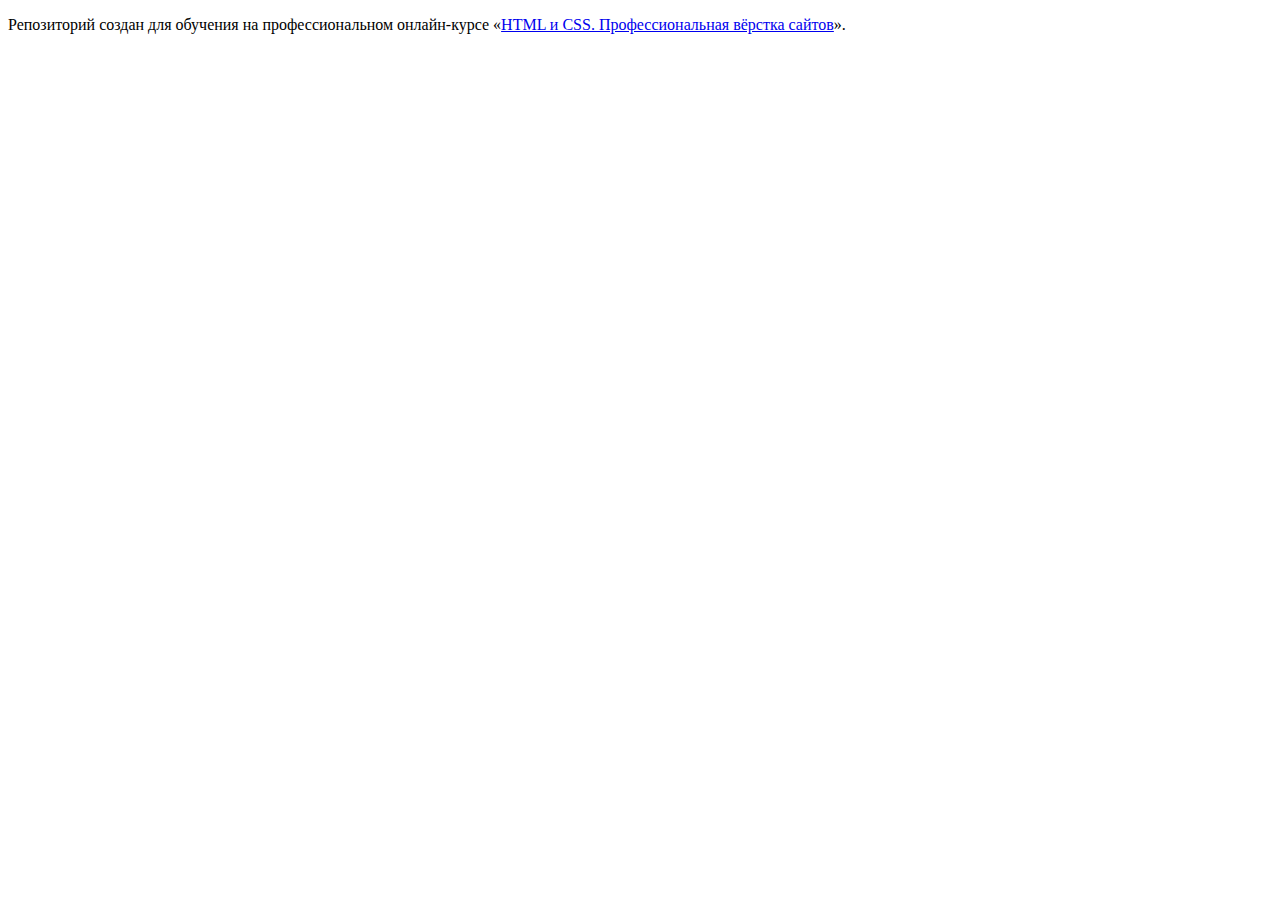
==== index.html @ dc2110df ":hatching_chick:" ====
<!DOCTYPE html>
<html lang="ru">
  <head>
    <meta charset="utf-8">
    <title>HTML Academy: Седона</title>
  </head>
  <body>

    <p>Репозиторий создан для обучения на профессиональном онлайн‑курсе «<a href="https://htmlacademy.ru/intensive/htmlcss">HTML и CSS. Профессиональная вёрстка сайтов</a>».</p>

  </body>
</html>
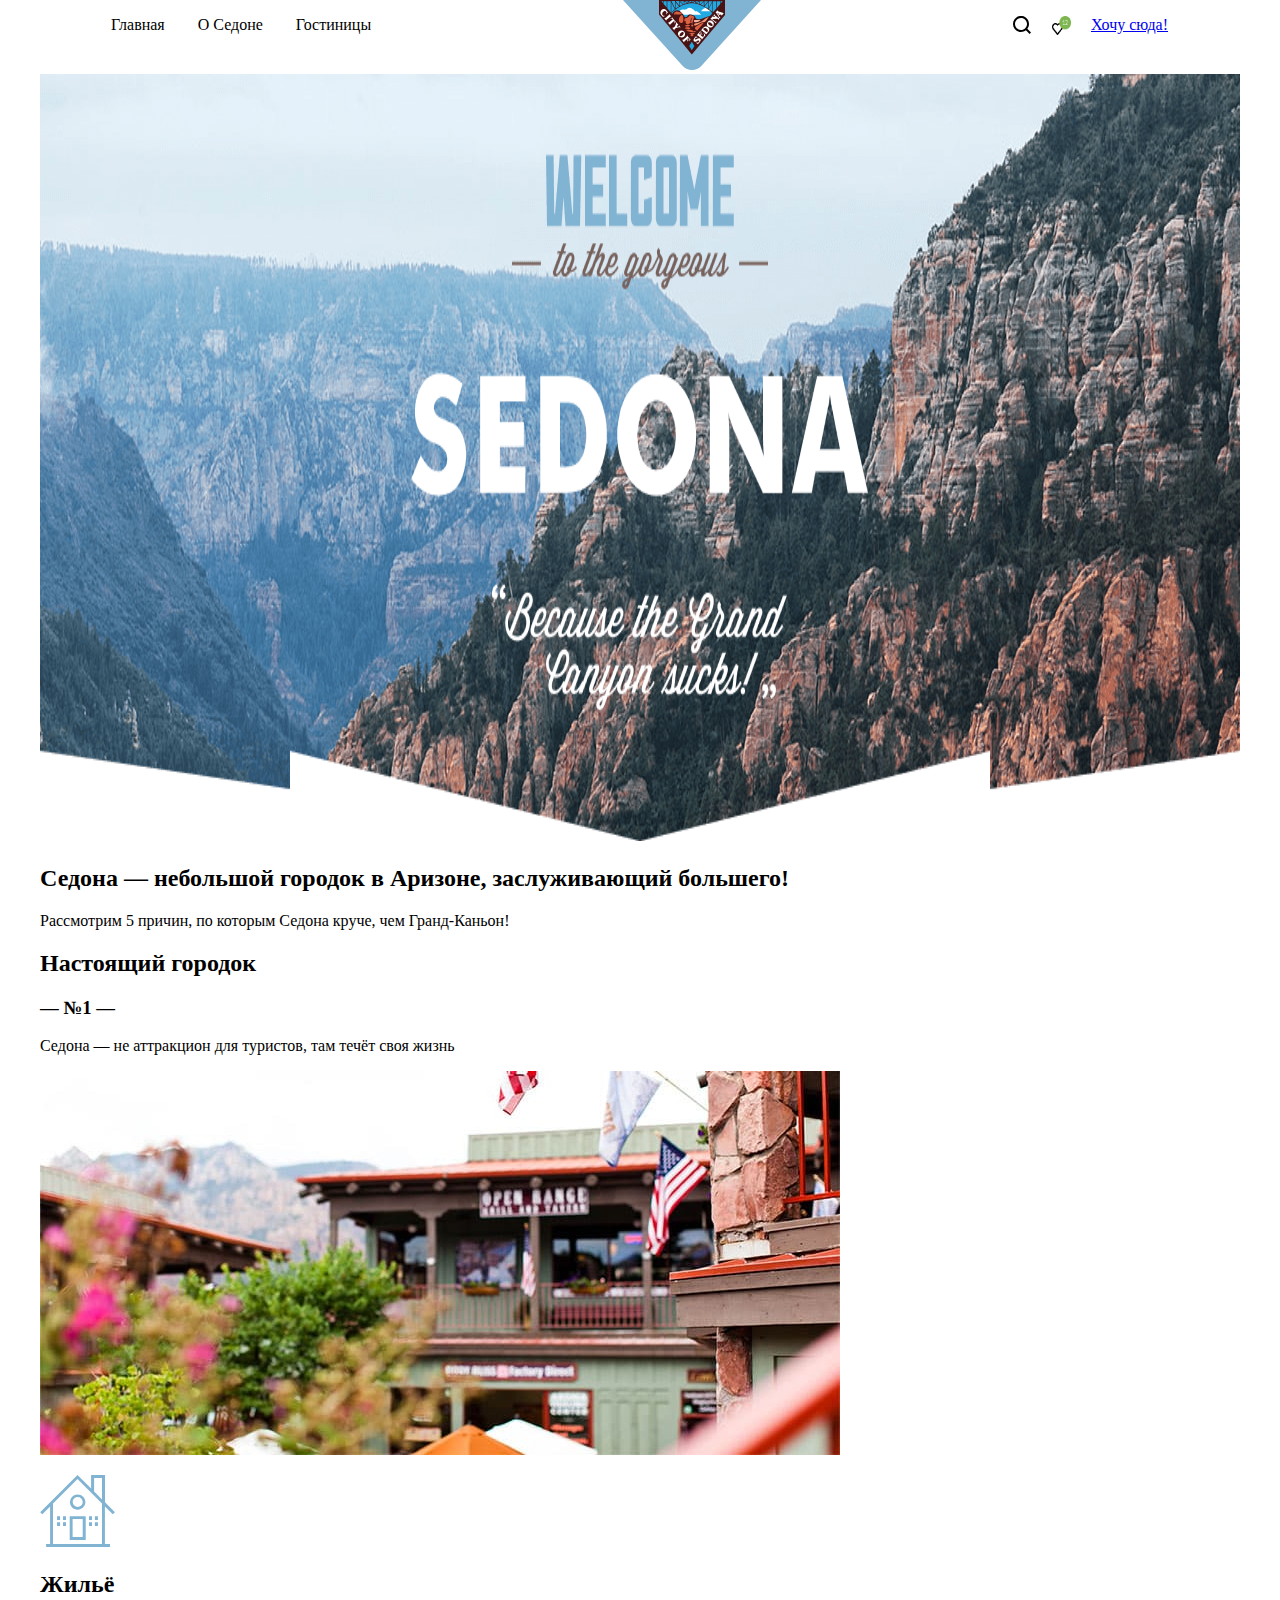
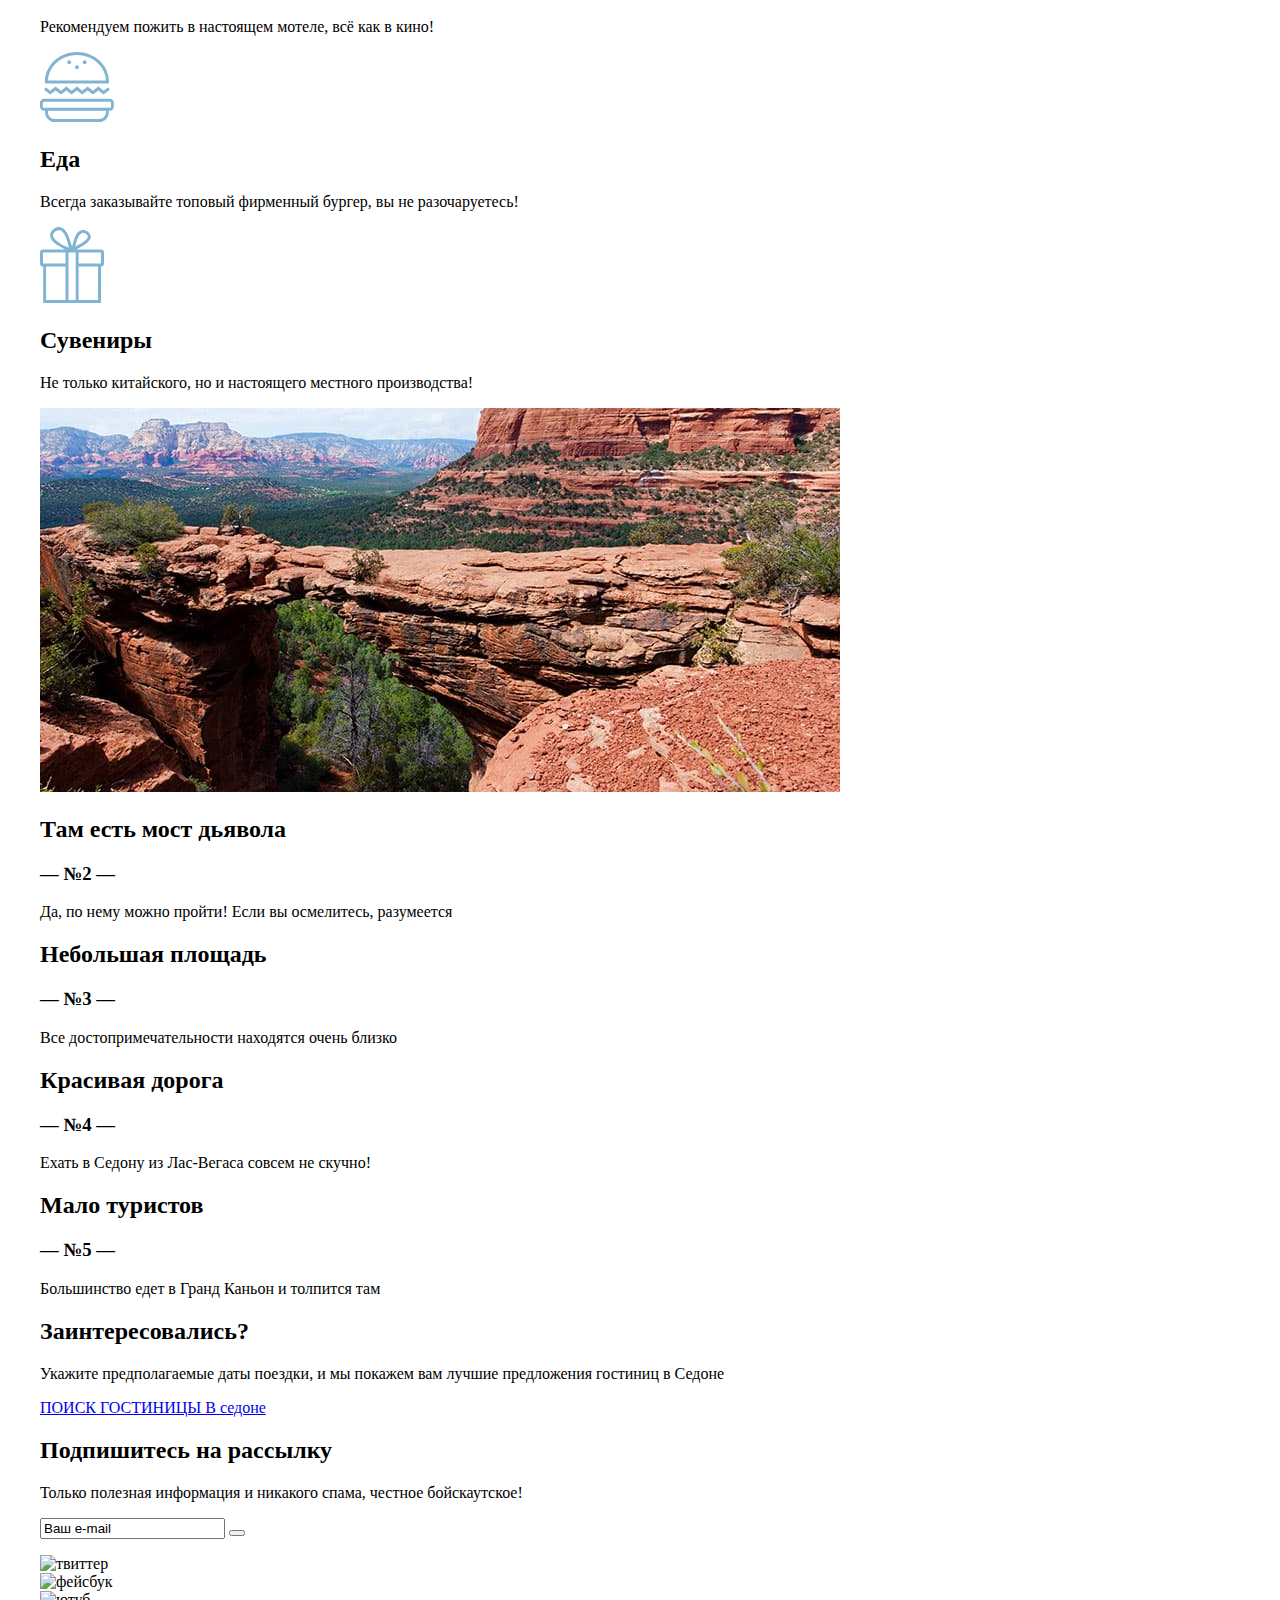
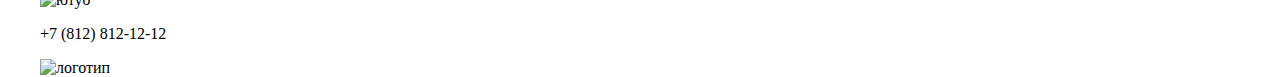
==== commit e23cf22b: "html and image" ====
--- a/index.html
+++ b/index.html
@@ -3,10 +3,226 @@
   <head>
     <meta charset="utf-8">
     <title>HTML Academy: Седона</title>
+    <link rel="stylesheet" type="text/css" href="style/style.css"/>
   </head>
   <body>
-
-    <p>Репозиторий создан для обучения на профессиональном онлайн‑курсе «<a href="https://htmlacademy.ru/intensive/htmlcss">HTML и CSS. Профессиональная вёрстка сайтов</a>».</p>
-
+  <div class="main-container">
+    <header class="main-header">
+      <div class="header-container">
+        <ul class="header-list1">
+          <li class="header-item header--item--1--1">
+            Главная
+          </li>
+          <li class="header-item header-item--1--2">
+            О Седоне
+          </li>
+          </li>
+          <li class="header-item header-item--1--3">
+            Гостиницы
+          </li>
+        </ul>
+        <div class="logo-header">
+          <img src="image/logo/sedona.svg" alt="логотип седона" width="138" height="70">
+        </div>
+        <ul class="header-list-2">
+          <li class="header--item--2 header-item--2--1">
+            <img src="image/logo/search.svg" alt="поиск" width="18" height="18">
+          </li>
+          <li class="header--item--2 header-item--2--2">
+            <img src="image/logo/favorite.png" alt="Избранное" width="19" height="19">
+          </li>
+          <li class="header--item--2 header-item--2--3">
+            <a href="#" class="main-to-buy">
+              Хочу сюда!
+            </a>
+          </li>
+        </ul>
+      </div>
+    </header>
+    <main class="main--body--site">
+      <div class="main-container">
+        <div class="image-container">
+          <img class="main-picture" src="image/index/foto2.png" alt="седона.
+        приезжайте к нам" width="1200" height="767">
+        </div>
+
+        <div class="text-container">
+          <h2 class="header-text">
+            Седона — небольшой городок в Аризоне,
+            заслуживающий большего!
+          </h2>
+          <p class="text1">
+            Рассмотрим 5 причин, по которым Седона круче, чем Гранд-Каньон!
+          </p>
+        </div>
+
+        <section class="text-and-picture--1">
+        <div class="container--text-and-picture">
+          <h2 class="text-header-1">
+            Настоящий городок
+          </h2>
+          <h3 class="text--number">
+            — №1 —
+          </h3>
+          <p class="text--paragraph--welcome">
+            Седона — не аттракцион для туристов, там течёт
+            своя жизнь
+          </p>
+        </div>
+          <img src="image/index/photo-1.jpg" alt="вид из окна. Седона" width="800" height="384">
+        </section>
+
+        <section class="our--advantage">
+          <div class="advantage--container">
+            <ul class="our--advantage--list">
+            <li class="housing-cont our--advantage--item">
+              <img class="housing-img" src="image/logo/icon-1.svg" alt="дом" width="75" height="72">
+              <h2 class="housing-header">
+                Жильё
+              </h2>
+              <p class="housing--text">
+                Рекомендуем пожить в настоящем мотеле, всё как в кино!
+              </p>
+            </li>
+            <li class="food--cont our--advantage--item">
+              <img class="food-img" src="image/logo/icon-2.svg" alt="гамбургер" width="74" height="70">
+                <h2 class="food--header">
+                  Еда
+                </h2>
+              <p class="food--text">
+                Всегда заказывайте топовый фирменный бургер, вы не разочаруетесь!
+              </p>
+            </li>
+            <li class="souvenirs--cont our--advantage--item">
+              <img class="souvenirs--img" src="image/logo/icon-3.svg" alt="коробка с сувенирами">
+              <h2 class="souvenirs--header">
+                Сувениры
+              </h2>
+              <p class="souvenirs--text">
+                Не только китайского, но и настоящего местного производства!
+              </p>
+            </li>
+            </ul>
+          </div>
+        </section>
+
+        <section class="our--natural--beauty">
+          <div class="natural--beauty--container">
+            <img class="natural--beauty--img" src="image/index/photo-2.jpg"
+                 alt="мост дьявола. переход в горах"
+                 width="800" height="384">
+            <div class="natural--beauty--cont">
+              <h2 class="natural--beauty--header">
+                Там есть мост дьявола
+              </h2>
+              <h3 class="header--number--2">
+                — №2 —
+              </h3>
+              <p class="natural--beauty--text">
+                Да, по нему можно пройти! Если вы осмелитесь, разумеется
+              </p>
+            </div>
+          </div>
+        </section>
+
+        <section class="another--advantages">
+          <div class="another--advantages-container">
+            <ol class="another--advantages-list">
+              <li class="another--advantages--item another--advantages1">
+                <div class="another--advantages--cont1">
+                  <h2 class="another--advantages--header1">
+                    Небольшая площадь
+                  </h2>
+                  <h3 class="another--advantages--text1">
+                    — №3 —
+                  </h3>
+                  <p class="another--advantages--text1">
+                    Все достопримечательности находятся очень близко
+                  </p>
+                </div>
+              </li>
+              <li class="another--advantages--item another--advantages2">
+                <div class="another--advantages--cont2">
+                  <h2 class="another--advantages--header2">
+                    Красивая дорога
+                  </h2>
+                  <h3 class="another--advantages--text2">
+                    — №4 —
+                  </h3>
+                  <p class="another--advantages--text2">
+                    Ехать в Седону из Лас-Вегаса совсем не скучно!
+                  </p>
+                </div>
+              </li>
+              <li class="another--advantages--item another--advantages3">
+                <div class="another--advantages--cont3">
+                  <h2 class="another--advantages--header3">
+                    Мало туристов
+                  </h2>
+                  <h3 class="another--advantages--text3">
+                    — №5 —
+                  </h3>
+                  <p class="another--advantages--text3">
+                    Большинство едет в Гранд Каньон и толпится там
+                  </p>
+                </div>
+              </li>
+            </ol>
+          </div>
+        </section>
+
+        <section class="hotel--rent">
+          <div class="hotel--rent--container">
+            <h2 class="hotel--rent--header">
+              Заинтересовались?
+            </h2>
+            <p class="hotel--rent--text">
+              Укажите предполагаемые даты поездки,
+              и мы покажем вам лучшие предложения гостиниц в Седоне
+            </p>
+            <a class="hotel--rent--link" href="#">
+              <p class="hotel--rent--button">
+                ПОИСК ГОСТИНИЦЫ В седоне
+              </p>
+            </a>
+          </div>
+        </section>
+        <section class="subscribe">
+          <div class="subscribe--container">
+            <h2 class="subscribe--header">
+              Подпишитесь на рассылку
+            </h2>
+            <p class="subscribe--text">
+              Только полезная информация и никакого спама,
+              честное бойскаутское!
+            </p>
+            <form action="" name="email">
+              <input type="text" value="Ваш e-mail">
+              <button type="submit" name="email"></button>
+            </form>
+          </div>
+        </section>
+      </div>
+    </main>
+  <footer class="main--footer">
+    <div class="main--footer--container">
+      <ol class="footer--social">
+        <li class="item--social twitter">
+          <img src="#" alt="твиттер">
+        </li>
+        <li class="item--social facebook">
+          <img src="#" alt="фейсбук">
+        </li>
+        <li class="item--social youtube">
+          <img src="#" alt="ютуб">
+        </li>
+      </ol>
+      <p class="telephone">
+        +7 (812) 812-12-12
+      </p>
+      <img src="#" alt="логотип">
+    </div>
+  </footer>
+  </div>
   </body>
 </html>
--- a/style/style.css
+++ b/style/style.css
@@ -0,0 +1,45 @@
+body{
+  margin: 0;
+  width: 100%;
+}
+li {
+  list-style-type: none; /* Убираем маркеры */
+}
+ul {
+  margin-left: 0; /* Отступ слева в браузере IE и Opera */
+  padding-left: 0; /* Отступ слева в браузере Firefox, Safari, Chrome */
+}
+ol{
+  margin-left: 0; /* Отступ слева в браузере IE и Opera */
+  padding-left: 0; /* Отступ слева в браузере Firefox, Safari, Chrome */
+}
+.main-container{
+  width: 1200px;
+  margin: 0 auto;
+}
+.header-container{
+  display: flex;
+}
+.header-list1{
+  display: flex;
+}
+.header-list-2{
+  display: flex;
+}
+.header--item--1--1{
+  padding-left: 71px;
+}
+.header-item--1--2{
+  padding-left: 33px;
+  padding-right: 33px;
+}
+.logo-header{
+  margin: 0 auto;
+}
+.header-item--2--2{
+  padding-left: 21px;
+  padding-right: 20px;
+}
+.header-item--2--3{
+  padding-right: 72px;
+}
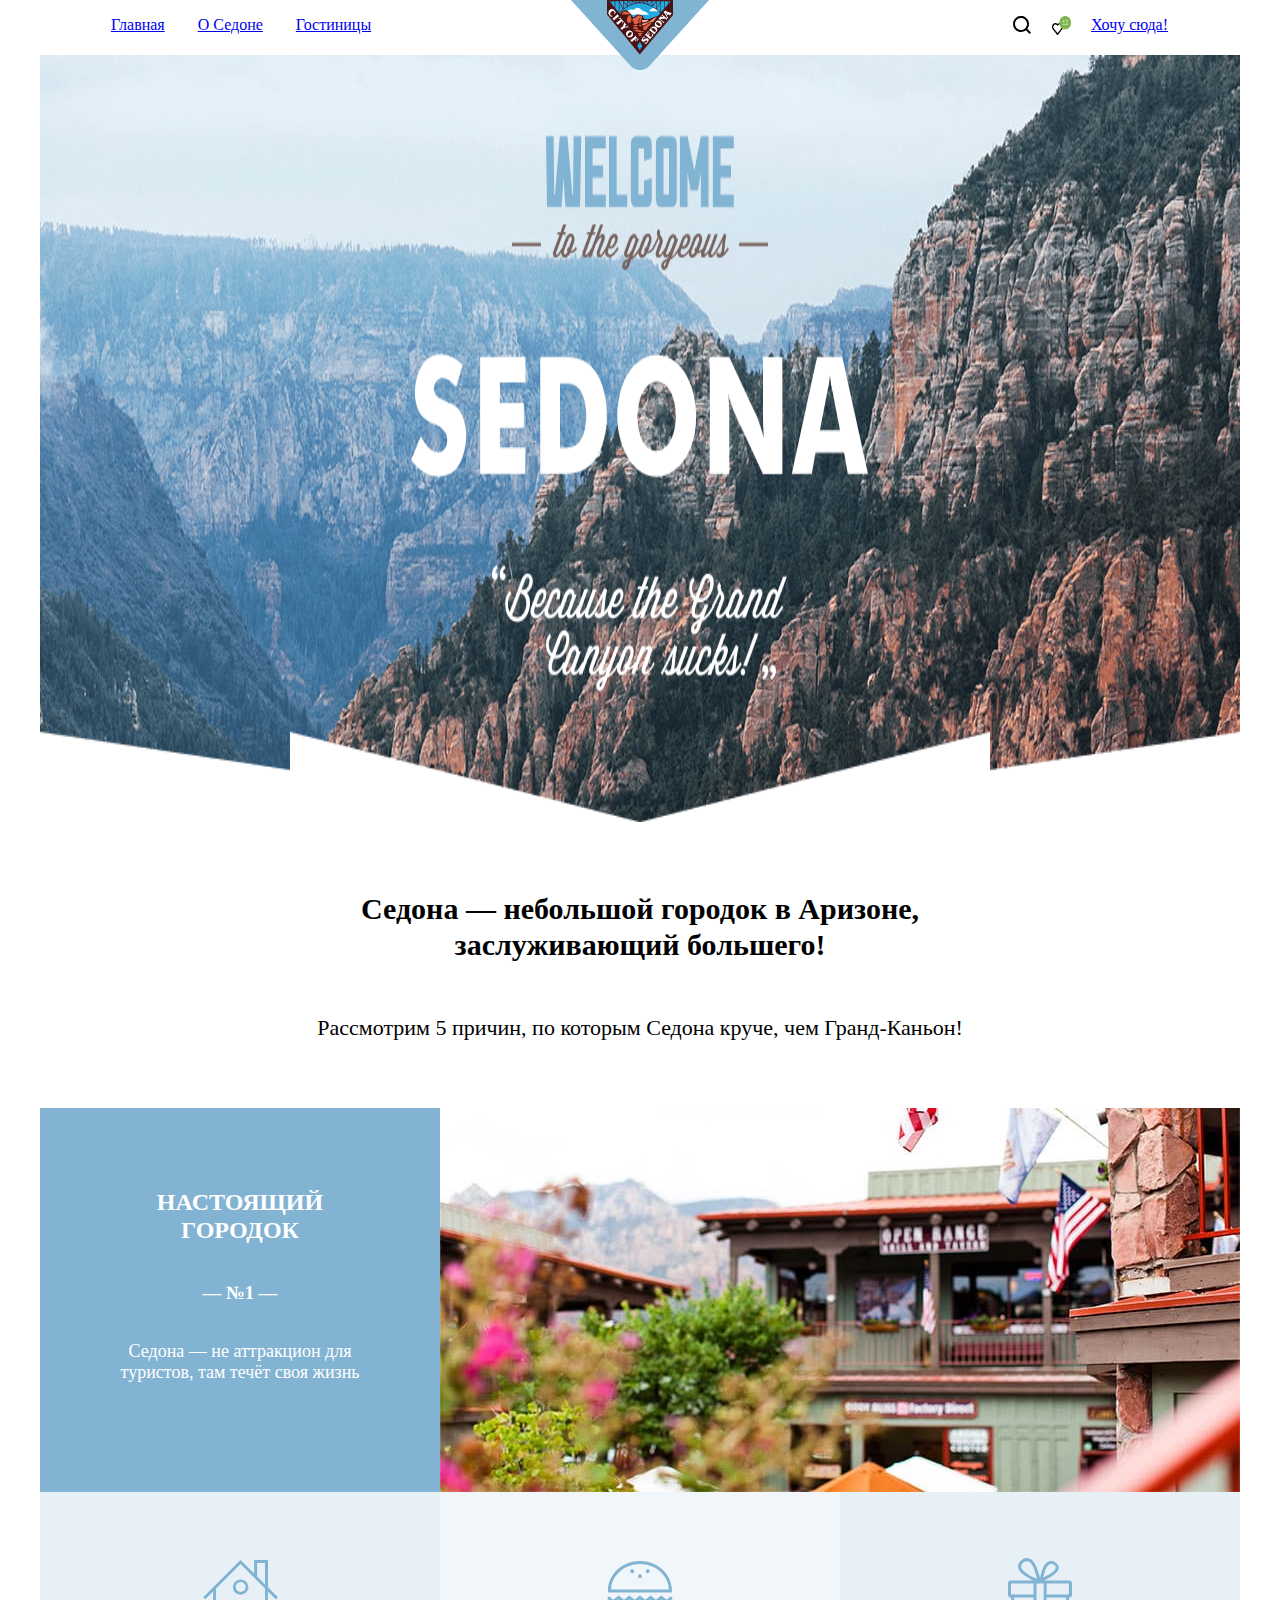
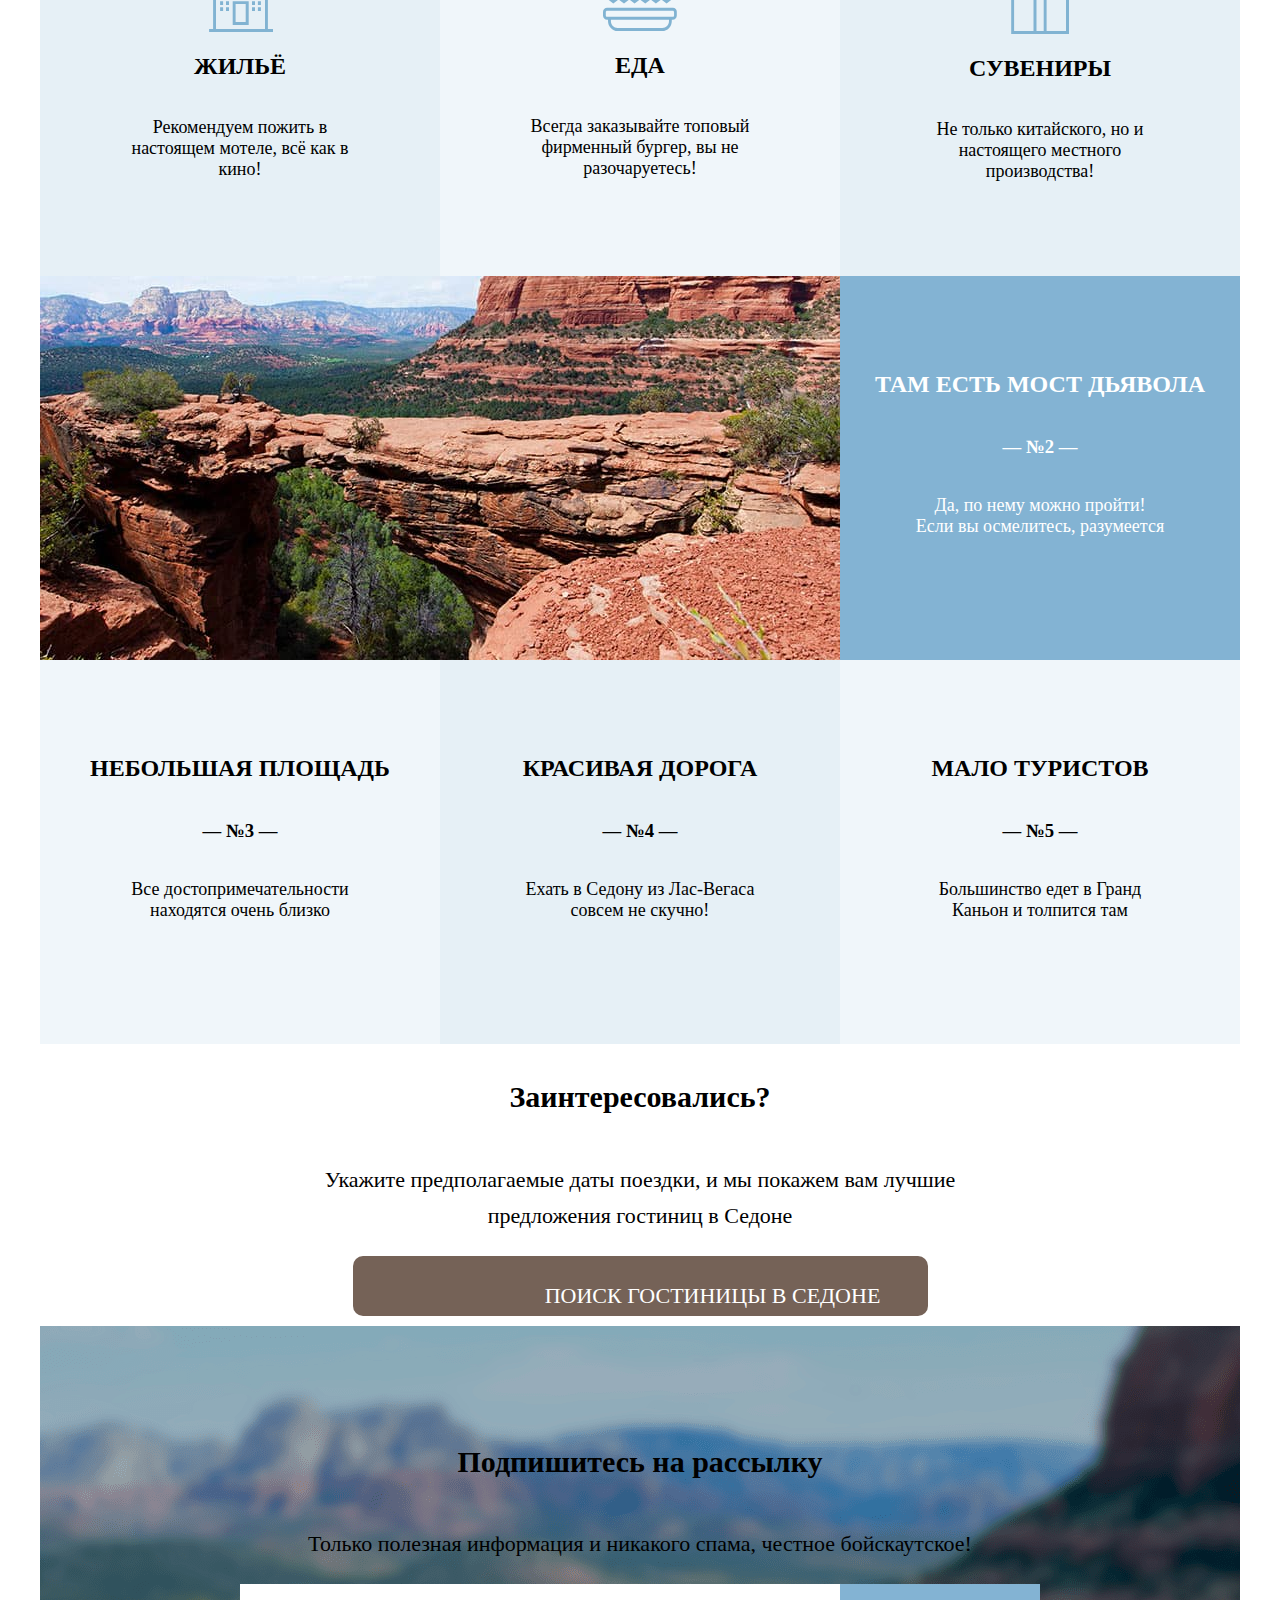
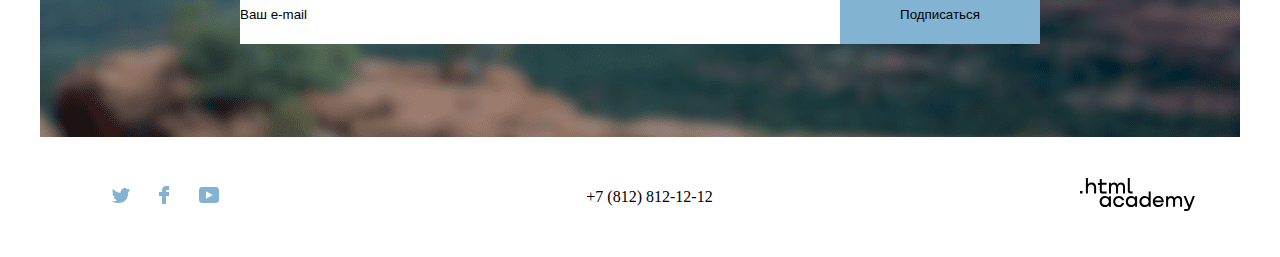
==== commit 50143c1d: "one page from 2" ====
--- a/index.html
+++ b/index.html
@@ -1,65 +1,76 @@
 <!DOCTYPE html>
 <html lang="ru">
-  <head>
-    <meta charset="utf-8">
-    <title>HTML Academy: Седона</title>
-    <link rel="stylesheet" type="text/css" href="style/style.css"/>
-  </head>
-  <body>
-  <div class="main-container">
-    <header class="main-header">
-      <div class="header-container">
-        <ul class="header-list1">
-          <li class="header-item header--item--1--1">
-            Главная
-          </li>
-          <li class="header-item header-item--1--2">
-            О Седоне
-          </li>
-          </li>
-          <li class="header-item header-item--1--3">
-            Гостиницы
-          </li>
-        </ul>
-        <div class="logo-header">
-          <img src="image/logo/sedona.svg" alt="логотип седона" width="138" height="70">
-        </div>
-        <ul class="header-list-2">
-          <li class="header--item--2 header-item--2--1">
-            <img src="image/logo/search.svg" alt="поиск" width="18" height="18">
-          </li>
-          <li class="header--item--2 header-item--2--2">
-            <img src="image/logo/favorite.png" alt="Избранное" width="19" height="19">
-          </li>
-          <li class="header--item--2 header-item--2--3">
-            <a href="#" class="main-to-buy">
-              Хочу сюда!
-            </a>
-          </li>
-        </ul>
-      </div>
-    </header>
-    <main class="main--body--site">
-      <div class="main-container">
-        <div class="image-container">
-          <img class="main-picture" src="image/index/foto2.png" alt="седона.
+<head>
+  <meta charset="utf-8">
+  <title>HTML Academy: Седона</title>
+  <link rel="stylesheet" type="text/css" href="style/style.css"/>
+</head>
+<body>
+<div class="main-container">
+  <header class="main-header">
+    <div class="header-container">
+      <ul class="header-list1">
+        <li class="header-item header--item--1--1">
+          <a href="#">
+          Главная
+          </a>
+        </li>
+        <li class="header-item header-item--1--2">
+          <a href="#">
+          О Седоне
+          </a>
+        </li>
+
+        <li class="header-item header-item--1--3">
+          <a href="#">
+          Гостиницы
+          </a>
+        </li>
+      </ul>
+      <div class="logo-header">
+        <img src="image/logo/sedona.svg" alt="логотип седона" width="138" height="70">
+      </div>
+      <ul class="header-list-2">
+        <li class="header--item--2 header-item--2--1">
+          <a href="#">
+          <img src="image/logo/search.svg" alt="поиск" width="18" height="18">
+          </a>
+        </li>
+        <li class="header--item--2 header-item--2--2">
+          <a href="#">
+          <img src="image/logo/favorite.png" alt="Избранное" width="19" height="19">
+          </a>
+        </li>
+        <li class="header--item--2 header-item--2--3">
+          <a href="#" class="main-to-buy">
+            Хочу сюда!
+          </a>
+        </li>
+      </ul>
+    </div>
+  </header>
+
+  <main class="main--body--site">
+    <div class="main-container">
+      <div class="image-container">
+        <img class="main-picture" src="image/index/foto2.png" alt="седона.
         приезжайте к нам" width="1200" height="767">
-        </div>
-
-        <div class="text-container">
-          <h2 class="header-text">
-            Седона — небольшой городок в Аризоне,
-            заслуживающий большего!
-          </h2>
-          <p class="text1">
-            Рассмотрим 5 причин, по которым Седона круче, чем Гранд-Каньон!
-          </p>
-        </div>
-
-        <section class="text-and-picture--1">
-        <div class="container--text-and-picture">
-          <h2 class="text-header-1">
-            Настоящий городок
+      </div>
+
+      <div class="text-container">
+        <h2 class="header-text">
+          Седона — небольшой городок в Аризоне,
+          заслуживающий большего!
+        </h2>
+        <p class="text1">
+          Рассмотрим 5 причин, по которым Седона круче, чем Гранд-Каньон!
+        </p>
+      </div>
+
+      <section class="main-grid">
+        <div class="container--text--1 container--text--all">
+          <h2 class="text--header--1">
+            Настоящий<br> городок
           </h2>
           <h3 class="text--number">
             — №1 —
@@ -69,160 +80,164 @@
             своя жизнь
           </p>
         </div>
+        <div class="container--picture--1">
           <img src="image/index/photo-1.jpg" alt="вид из окна. Седона" width="800" height="384">
-        </section>
-
-        <section class="our--advantage">
-          <div class="advantage--container">
-            <ul class="our--advantage--list">
-            <li class="housing-cont our--advantage--item">
-              <img class="housing-img" src="image/logo/icon-1.svg" alt="дом" width="75" height="72">
-              <h2 class="housing-header">
-                Жильё
-              </h2>
-              <p class="housing--text">
-                Рекомендуем пожить в настоящем мотеле, всё как в кино!
-              </p>
-            </li>
-            <li class="food--cont our--advantage--item">
-              <img class="food-img" src="image/logo/icon-2.svg" alt="гамбургер" width="74" height="70">
-                <h2 class="food--header">
-                  Еда
-                </h2>
-              <p class="food--text">
-                Всегда заказывайте топовый фирменный бургер, вы не разочаруетесь!
-              </p>
-            </li>
-            <li class="souvenirs--cont our--advantage--item">
-              <img class="souvenirs--img" src="image/logo/icon-3.svg" alt="коробка с сувенирами">
-              <h2 class="souvenirs--header">
-                Сувениры
-              </h2>
-              <p class="souvenirs--text">
-                Не только китайского, но и настоящего местного производства!
-              </p>
-            </li>
-            </ul>
-          </div>
-        </section>
-
-        <section class="our--natural--beauty">
-          <div class="natural--beauty--container">
-            <img class="natural--beauty--img" src="image/index/photo-2.jpg"
-                 alt="мост дьявола. переход в горах"
-                 width="800" height="384">
-            <div class="natural--beauty--cont">
-              <h2 class="natural--beauty--header">
-                Там есть мост дьявола
-              </h2>
-              <h3 class="header--number--2">
-                — №2 —
-              </h3>
-              <p class="natural--beauty--text">
-                Да, по нему можно пройти! Если вы осмелитесь, разумеется
-              </p>
-            </div>
-          </div>
-        </section>
-
-        <section class="another--advantages">
-          <div class="another--advantages-container">
-            <ol class="another--advantages-list">
-              <li class="another--advantages--item another--advantages1">
-                <div class="another--advantages--cont1">
-                  <h2 class="another--advantages--header1">
-                    Небольшая площадь
-                  </h2>
-                  <h3 class="another--advantages--text1">
-                    — №3 —
-                  </h3>
-                  <p class="another--advantages--text1">
-                    Все достопримечательности находятся очень близко
-                  </p>
-                </div>
-              </li>
-              <li class="another--advantages--item another--advantages2">
-                <div class="another--advantages--cont2">
-                  <h2 class="another--advantages--header2">
-                    Красивая дорога
-                  </h2>
-                  <h3 class="another--advantages--text2">
-                    — №4 —
-                  </h3>
-                  <p class="another--advantages--text2">
-                    Ехать в Седону из Лас-Вегаса совсем не скучно!
-                  </p>
-                </div>
-              </li>
-              <li class="another--advantages--item another--advantages3">
-                <div class="another--advantages--cont3">
-                  <h2 class="another--advantages--header3">
-                    Мало туристов
-                  </h2>
-                  <h3 class="another--advantages--text3">
-                    — №5 —
-                  </h3>
-                  <p class="another--advantages--text3">
-                    Большинство едет в Гранд Каньон и толпится там
-                  </p>
-                </div>
-              </li>
-            </ol>
-          </div>
-        </section>
-
-        <section class="hotel--rent">
-          <div class="hotel--rent--container">
-            <h2 class="hotel--rent--header">
-              Заинтересовались?
-            </h2>
-            <p class="hotel--rent--text">
-              Укажите предполагаемые даты поездки,
-              и мы покажем вам лучшие предложения гостиниц в Седоне
+        </div>
+
+
+        <div class="container--text--2  container--text--all">
+          <img class="housing-img" src="image/logo/icon-1.svg" alt="дом" width="75" height="72">
+          <h2 class="housing-header">
+            Жильё
+          </h2>
+          <p class="housing--text">
+            Рекомендуем пожить в настоящем мотеле, всё как в кино!
+          </p>
+        </div>
+        <div class="container--text--3 container--text--all">
+          <img class="food-img" src="image/logo/icon-2.svg" alt="гамбургер" width="74" height="70">
+          <h2 class="food--header">
+            Еда
+          </h2>
+          <p class="food--text">
+            Всегда заказывайте топовый фирменный бургер, вы не разочаруетесь!
+          </p>
+        </div>
+        <div class="container--text--4 container--text--all">
+          <img class="souvenirs--img" src="image/logo/icon-3.svg" alt="коробка с сувенирами"
+               width="64" height="76">
+          <h2 class="souvenirs--header">
+            Сувениры
+          </h2>
+          <p class="souvenirs--text">
+            Не только китайского, но и настоящего местного производства!
+          </p>
+        </div>
+
+        <div class="container--picture--2">
+          <img class="natural--beauty--img" src="image/index/photo-2.jpg"
+               alt="мост дьявола. переход в горах"
+               width="800" height="384">
+        </div>
+        <div class="container--text--5 container--text--all">
+          <h2 class="natural--beauty--header">
+            Там есть мост дьявола
+          </h2>
+          <h3 class="header--number--2">
+            — №2 —
+          </h3>
+          <p class="natural--beauty--text">
+            Да, по нему можно пройти! Если вы осмелитесь, разумеется
+          </p>
+        </div>
+
+
+        <div class="container--text--6 container--text--all">
+          <h2 class="another--advantages--header1">
+            Небольшая площадь
+          </h2>
+          <h3 class="another--advantages--text1">
+            — №3 —
+          </h3>
+          <p class="another--advantages--text1">
+            Все достопримечательности находятся очень близко
+          </p>
+        </div>
+        <div class="container--text--7 container--text--all">
+          <h2 class="another--advantages--header2">
+            Красивая дорога
+          </h2>
+          <h3 class="another--advantages--text2">
+            — №4 —
+          </h3>
+          <p class="another--advantages--text2">
+            Ехать в Седону из Лас-Вегаса совсем не скучно!
+          </p>
+        </div>
+        <div class="container--text--8 container--text--all">
+          <h2 class="another--advantages--header3">
+            Мало туристов
+          </h2>
+          <h3 class="another--advantages--text3">
+            — №5 —
+          </h3>
+          <p class="another--advantages--text3">
+            Большинство едет в Гранд Каньон и толпится там
+          </p>
+        </div>
+      </section>
+
+
+      <div class="hotel--rent--container">
+        <h2 class="hotel--rent--header">
+          Заинтересовались?
+        </h2>
+        <p class="hotel--rent--text">
+          Укажите предполагаемые даты поездки,
+          и мы покажем вам лучшие предложения гостиниц в Седоне
+        </p>
+        <div class="ref-container-main">
+          <a class="hotel--rent--link" href="#">
+            <p class="hotel--rent--button">
+              ПОИСК ГОСТИНИЦЫ В СЕДОНЕ
             </p>
-            <a class="hotel--rent--link" href="#">
-              <p class="hotel--rent--button">
-                ПОИСК ГОСТИНИЦЫ В седоне
-              </p>
-            </a>
-          </div>
-        </section>
-        <section class="subscribe">
-          <div class="subscribe--container">
-            <h2 class="subscribe--header">
-              Подпишитесь на рассылку
-            </h2>
-            <p class="subscribe--text">
-              Только полезная информация и никакого спама,
-              честное бойскаутское!
-            </p>
-            <form action="" name="email">
-              <input type="text" value="Ваш e-mail">
-              <button type="submit" name="email"></button>
+          </a>
+        </div>
+      </div>
+      </section>
+
+
+      <section class="subscribe">
+        <div class="subscribe--container">
+          <h2 class="subscribe--header">
+            Подпишитесь на рассылку
+          </h2>
+          <p class="subscribe--text">
+            Только полезная информация и никакого спама,
+            честное бойскаутское!
+          </p>
+          <div class="form-container">
+            <form class="form--subscribe" action="https://echo.htmlacademy.ru/courses" method="post">
+              <input class="main--input--email" type="text" value="Ваш e-mail">
+              <input class="main--input--send" type="submit" name="email" value="Подписаться">
             </form>
           </div>
-        </section>
-      </div>
-    </main>
+        </div>
+      </section>
+    </div>
+  </main>
   <footer class="main--footer">
     <div class="main--footer--container">
-      <ol class="footer--social">
-        <li class="item--social twitter">
-          <img src="#" alt="твиттер">
-        </li>
-        <li class="item--social facebook">
-          <img src="#" alt="фейсбук">
-        </li>
-        <li class="item--social youtube">
-          <img src="#" alt="ютуб">
-        </li>
-      </ol>
-      <p class="telephone">
-        +7 (812) 812-12-12
-      </p>
-      <img src="#" alt="логотип">
+      <div class="social--container">
+        <div class="item--social twitter">
+          <a href="https://twitter.com/htmlacademy_ru">
+          <img src="image/logo/social/twitter.svg" alt="твиттер">
+          </a>
+        </div>
+        <div class="item--social facebook">
+          <a href="https://www.facebook.com/htmlacademy/">
+          <img src="image/logo/social/facebook.svg" alt="фейсбук">
+          </a>
+        </div>
+        <div class="item--social youtube">
+          <a href="https://www.youtube.com/c/HTMLAcademyRus">
+          <img src="image/logo/social/youtube.svg" alt="ютуб">
+          </a>
+        </div>
+      </div>
+      <div class="telephone--container">
+        <p class="telephone">
+          +7 (812) 812-12-12
+        </p>
+      </div>
+      <div class="logo-footer-container">
+          <a href="https://htmlacademy.ru/">
+      <img class="logo--footer" src="image/logo/logo_htmlacademy.svg" alt="логотип">
+        </a>
     </div>
-  </footer>
-  </div>
-  </body>
+</div>
+
+</footer>
+</div>
+</body>
 </html>
--- a/style/style.css
+++ b/style/style.css
@@ -1,3 +1,5 @@
+
+/*rules for alls*/
 body{
   margin: 0;
   width: 100%;
@@ -13,18 +15,27 @@
   margin-left: 0; /* Отступ слева в браузере IE и Opera */
   padding-left: 0; /* Отступ слева в браузере Firefox, Safari, Chrome */
 }
+
 .main-container{
   width: 1200px;
   margin: 0 auto;
 }
+
+/*rules for header*/
+
 .header-container{
   display: flex;
+  justify-content: space-between;
 }
 .header-list1{
   display: flex;
 }
 .header-list-2{
   display: flex;
+
+}
+.header-item{
+  display: block;
 }
 .header--item--1--1{
   padding-left: 71px;
@@ -34,7 +45,10 @@
   padding-right: 33px;
 }
 .logo-header{
-  margin: 0 auto;
+  position: absolute;
+  left: 50%;
+  margin-left: -69px;
+
 }
 .header-item--2--2{
   padding-left: 21px;
@@ -43,3 +57,209 @@
 .header-item--2--3{
   padding-right: 72px;
 }
+
+/*slogan in the main*/
+
+.text-container {
+  display: flex;
+  justify-content: center;
+  align-items: center;
+  flex-direction: column;
+  width: 1200px;
+  height: 282px;
+}
+.text-container *{
+  display: inline-block;
+  text-align: center;
+  width: 720px;
+}
+.text-container h2{
+  font-size: 30px;
+  line-height: 36px;
+  font-weight: 700;
+}
+.text-container p{
+  font-size: 22px;
+  line-height: 36px;
+  font-weight: 400;
+}
+/*grid*/
+.main-grid{
+  display: grid;
+  grid-template-columns: repeat(3, 1fr);
+  grid-auto-rows: 384px;
+}
+.container--picture--1{
+  grid-column-start: 2;
+  grid-column-end: 4;
+  grid-row-start: 1;
+  grid-row-end: 2;
+}
+.container--picture--2{
+  grid-column-start: 1;
+  grid-column-end: 3;
+  grid-row-start: 3;
+  grid-row-end: 4;
+}
+.container--text--all{
+  display: flex;
+  justify-content: center;
+  align-items: center;
+  flex-direction: column;
+}
+.container--text--all p{
+  width: 250px;
+  height: 73px;
+  font-weight: 400;
+  line-height: 21px;
+  text-align: center;
+  font-style: normal;
+  font-size: 18px;
+}
+.container--text--all h2 {
+  font-style: normal;
+  font-weight: bold;
+  font-size: 24px;
+  line-height: 28px;
+  /* identical to box height, or 117% */
+  text-transform: uppercase;
+  text-align: center;
+}
+.container--text--1, .container--text--5{
+  background-color: #83B3D3;
+  color: white;
+}
+.container--text--2, .container--text--4, .container--text--7{
+  background-color: rgba(131, 179, 211, 0.2);
+  color: black;
+}
+
+.container--text--3, .container--text--6, .container--text--8{
+  background: rgba(131, 179, 211, 0.12);
+}
+        /*text in bottom near Form*/
+.hotel--rent--container {
+  display: flex;
+  justify-content: center;
+  align-items: center;
+  flex-direction: column;
+  width: 1200px;
+  height: 282px;
+}
+.hotel--rent--container *{
+  display: inline-block;
+  text-align: center;
+  width: 720px;
+}
+.hotel--rent--container h2{
+  font-size: 30px;
+  line-height: 36px;
+  font-weight: 700;
+}
+.hotel--rent--container p{
+  font-size: 22px;
+  line-height: 36px;
+  font-weight: 400;
+}
+/*container for reference*/
+.ref-container-main{
+  display: flex;
+  width: 720px;
+  justify-content: center;
+  align-items: center;
+}
+.ref-container-main a{
+  display: block;
+  width: 575px;
+  height: 60px;
+  color: white;
+  text-align: center;
+  background-color: #756257;
+  border-radius: 10px;
+}
+.subscribe--container{
+  display: flex;
+  justify-content: center;
+  align-items: center;
+  flex-direction: column;
+  width: 1200px;
+  height: 411px;
+  background-image: url("../image/index/background.png");
+}
+
+.subscribe--container h2{
+  display: inline-block;
+  text-align: center;
+  width: 720px;
+  font-size: 30px;
+  line-height: 36px;
+  font-weight: 700;
+}
+.subscribe--container p{
+  display: inline-block;
+  text-align: center;
+  width: 720px;
+  font-size: 22px;
+  line-height: 36px;
+  font-weight: 400;
+}
+.form-container{
+  width: 800px;
+  height: 60px;
+}
+.form--subscribe{
+  display: flex;
+}
+.main--input--email{
+  width: 600px;
+  height: 60px;
+  margin: 0;
+  padding: 0;
+  border: none;
+  align-items: center;
+}
+.main--input--send{
+  width: 200px;
+  height: 60px;
+  margin: 0;
+  padding: 0;
+  align-items: center;
+  border: none;
+  background-color: #83B3D3;
+}
+  /*footer--rules*/
+.main--footer--container{
+  display: flex;
+  justify-content: space-between;
+  align-items: center;
+}
+.social--container{
+  display: flex;
+  align-items: center;
+
+  height: 120px;
+}
+.facebook{
+  padding-right: 30px;
+  padding-left: 29px;
+}
+.twitter{
+  margin-left: 72px;
+}
+.logo-footer-container{
+  margin-right: 45px;
+
+}
+.telephone--container{
+  width: 720px;
+  height: 50px;
+  margin: 0 auto;
+  display: flex;
+}
+.telephone{
+  margin: auto;
+}
+
+
+
+
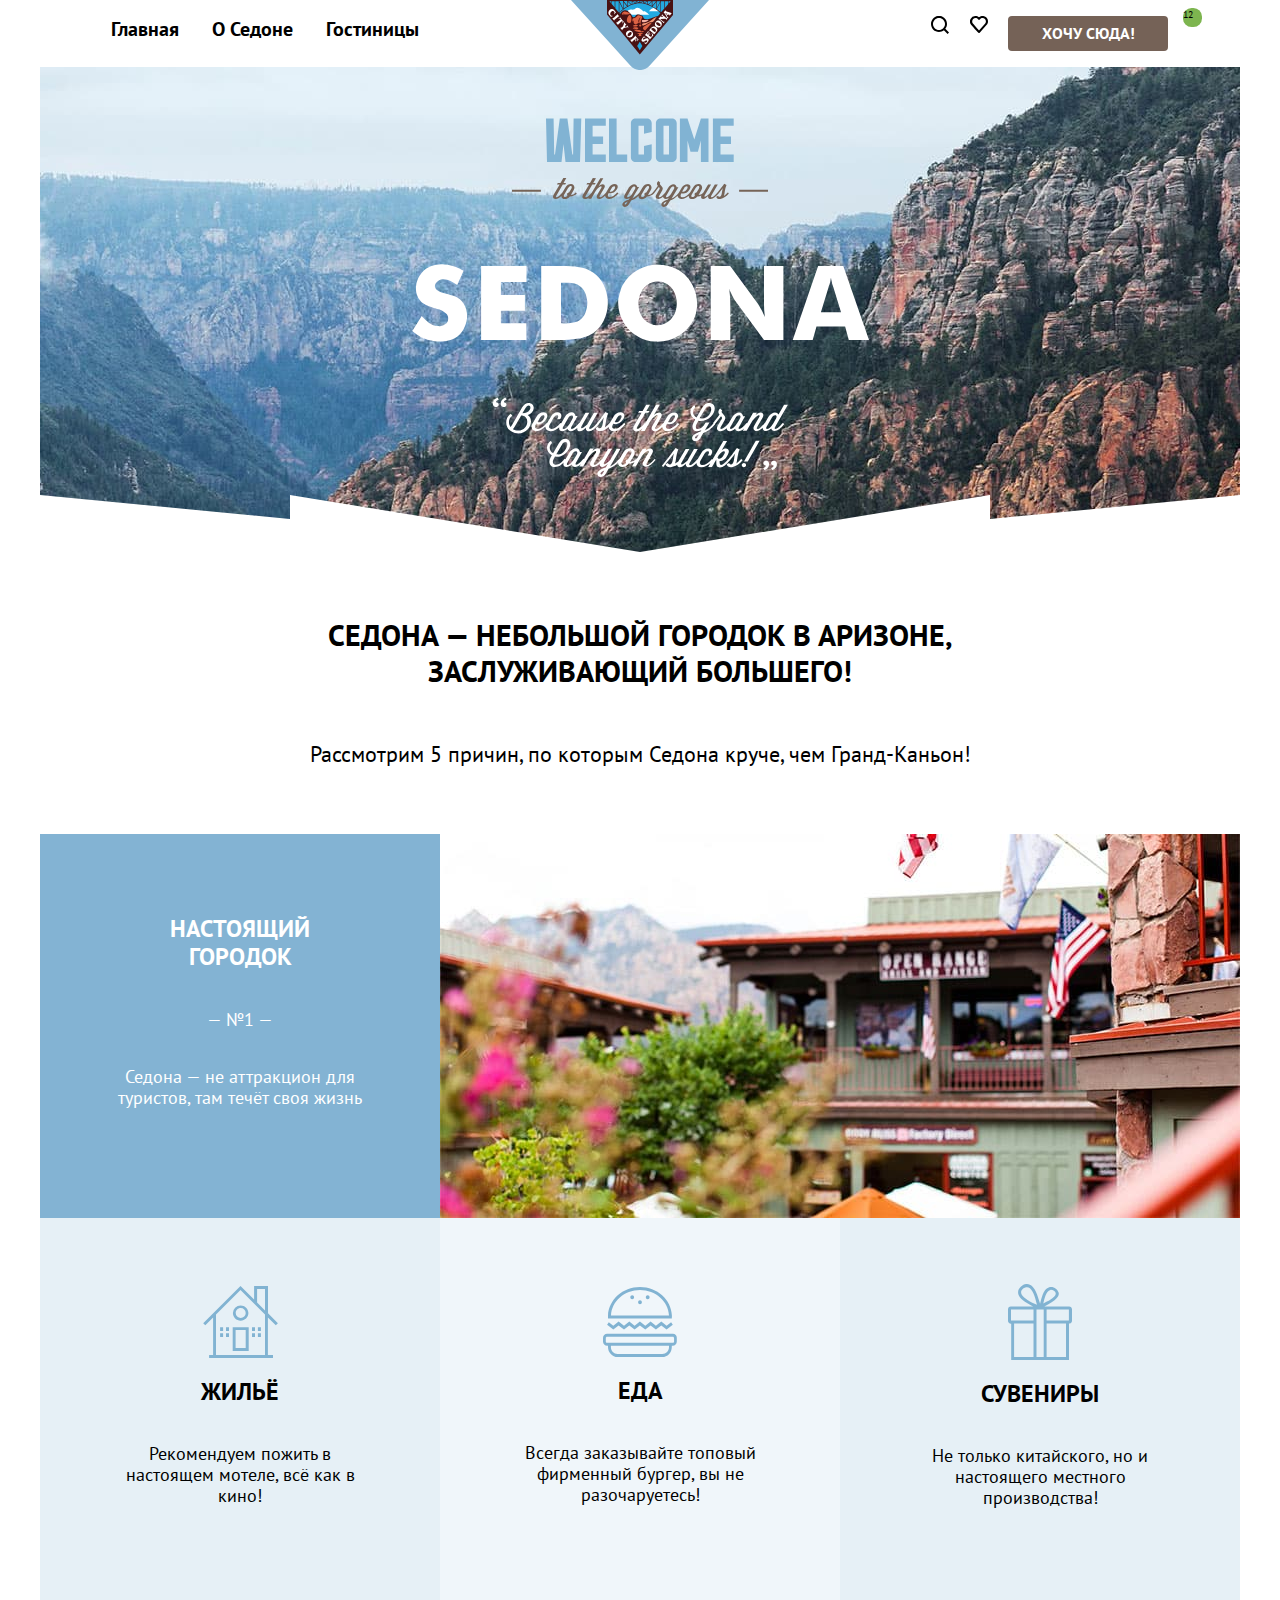
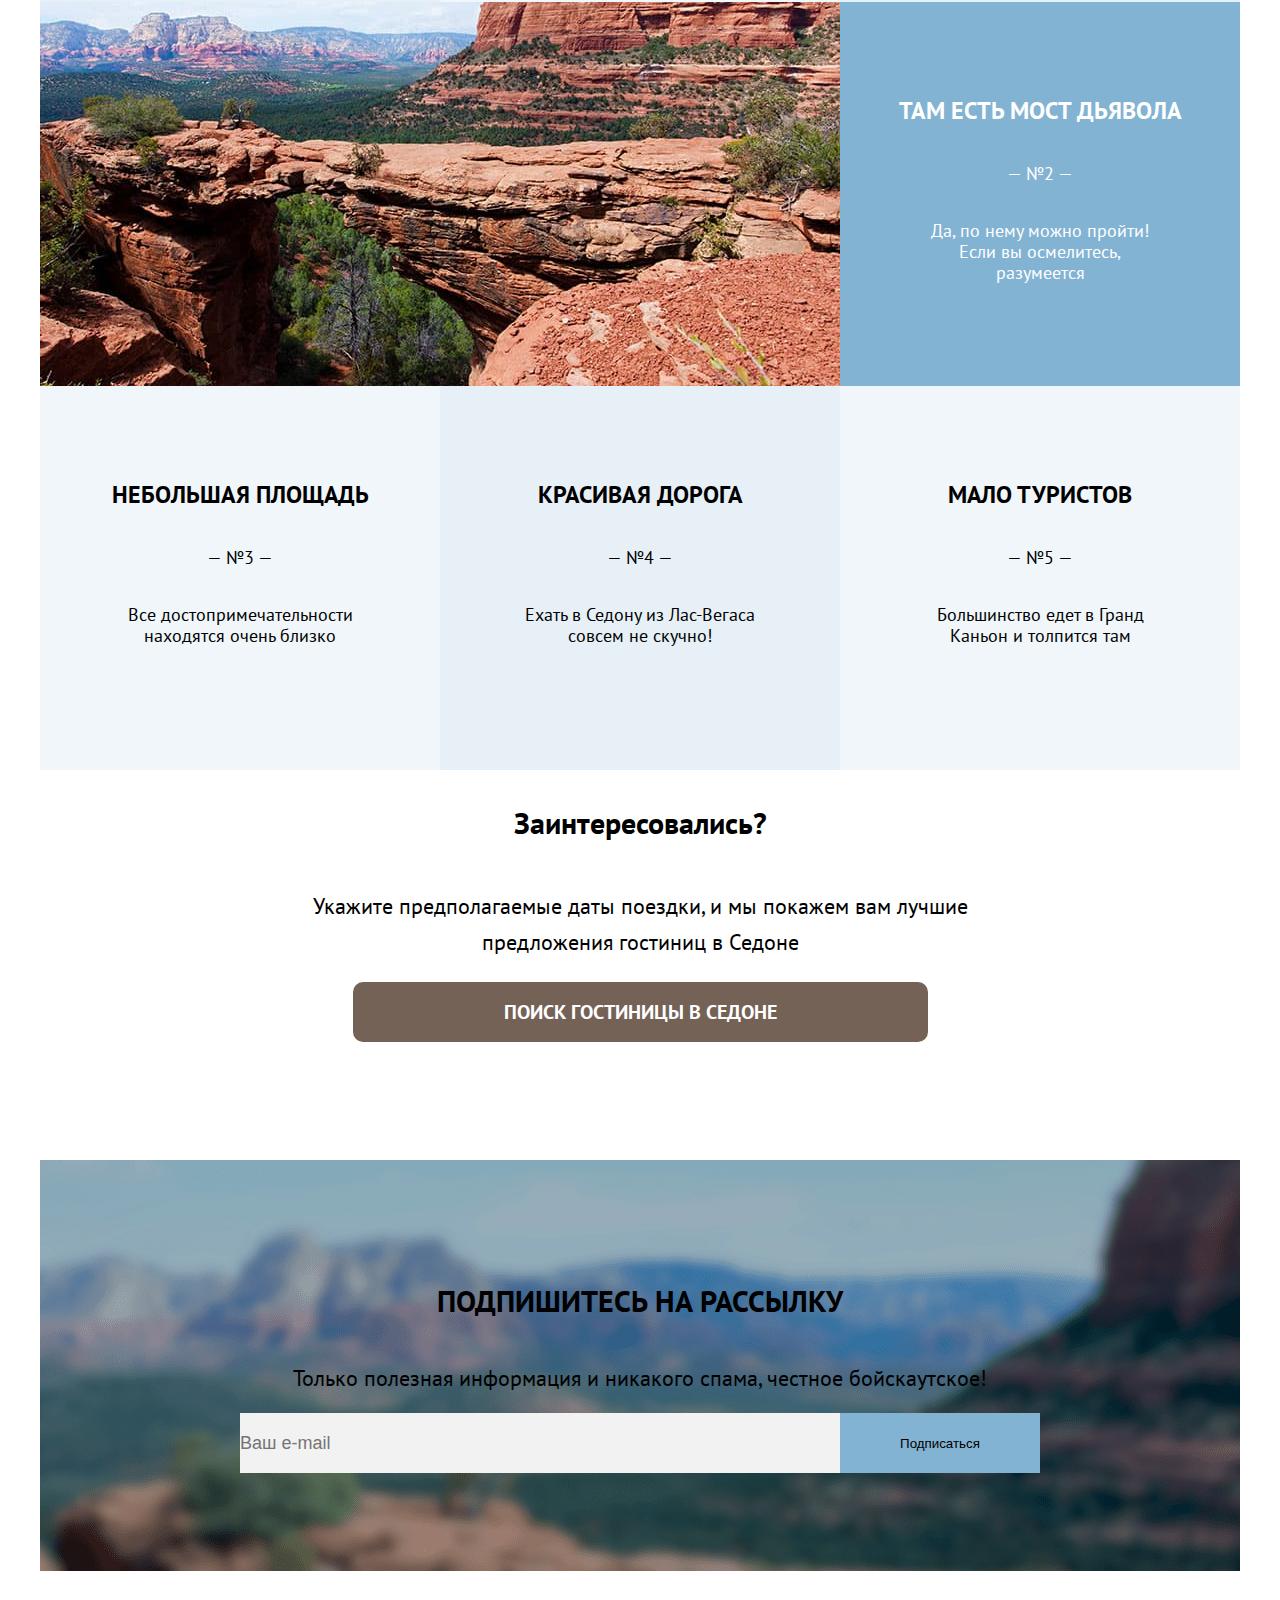
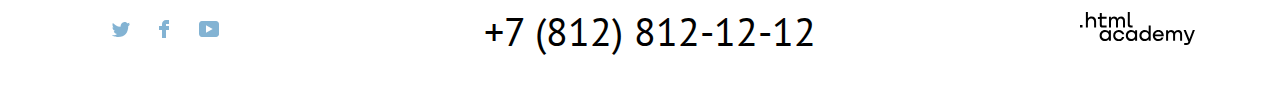
==== commit 4b05943a: "current state project" ====
--- a/index.html
+++ b/index.html
@@ -38,7 +38,8 @@
         </li>
         <li class="header--item--2 header-item--2--2">
           <a href="#">
-          <img src="image/logo/favorite.png" alt="Избранное" width="19" height="19">
+          <img src="image/logo/heart.svg" alt="Избранное" width="18" height="17">
+            <div class="favorite--numbers">12</div>
           </a>
         </li>
         <li class="header--item--2 header-item--2--3">
@@ -52,9 +53,20 @@
 
   <main class="main--body--site">
     <div class="main-container">
-      <div class="image-container">
-        <img class="main-picture" src="image/index/foto2.png" alt="седона.
-        приезжайте к нам" width="1200" height="767">
+      <div class="background-main-container" style="width:1200px; height:485px;">
+          <div class="background-main-welcome">
+            <img src="image/index/text-and-background/welcome.svg" alt="добро пожаловать!" width="188"
+            height="45">
+          </div>
+        <div class="background-main-sedona">
+          <img src="image/index/text-and-background/georgia.svg" alt="Штат Джорджия"
+          width="256" height="29">
+        </div>
+        <div class="background-main-text">
+          <img src="image/index/text-and-background/sedona.svg" alt="Седона"
+          width="457" height="213">
+        </div>
+        <img class="background-cut-bottom" src="image/index/text-and-background/picture-cut-bottom.svg" alt="декор к картинке">
       </div>
 
       <div class="text-container">
@@ -178,9 +190,7 @@
         </p>
         <div class="ref-container-main">
           <a class="hotel--rent--link" href="#">
-            <p class="hotel--rent--button">
               ПОИСК ГОСТИНИЦЫ В СЕДОНЕ
-            </p>
           </a>
         </div>
       </div>
@@ -198,7 +208,7 @@
           </p>
           <div class="form-container">
             <form class="form--subscribe" action="https://echo.htmlacademy.ru/courses" method="post">
-              <input class="main--input--email" type="text" value="Ваш e-mail">
+              <input class="main--input--email" type="text" placeholder="Ваш e-mail">
               <input class="main--input--send" type="submit" name="email" value="Подписаться">
             </form>
           </div>
--- a/style/style.css
+++ b/style/style.css
@@ -1,8 +1,44 @@
 
 /*rules for alls*/
+@font-face {
+  font-family: "PT Sans";
+  font-style: normal;
+  font-weight: 400;
+  src: url("../fonts/ptsans-400.woff2")  format("woff2");
+  font-display: swap;
+}
+@font-face {
+  font-family: "PT Sans";
+  font-style: normal;
+  font-weight: 700;
+  src: url("../fonts/ptsans-700.woff2") format("woff2");
+  font-display: swap;
+}
 body{
   margin: 0;
   width: 100%;
+  font-family: "PT Sans", Arial, sans-serif;
+}
+button{
+  padding: 0;
+  margin: 0;
+}
+button .button--no-active{
+  background-color: #83B3D3;
+  color: white;
+}
+button .button--active{
+  background-color: #7DB54F;
+  color: white;
+}
+button .button--no-active:hover{
+  display: none;
+}
+button .button--active{
+  display: none;
+}
+button .button--active:hover{
+  display: inline-block;
 }
 li {
   list-style-type: none; /* Убираем маркеры */
@@ -15,6 +51,10 @@
   margin-left: 0; /* Отступ слева в браузере IE и Opera */
   padding-left: 0; /* Отступ слева в браузере Firefox, Safari, Chrome */
 }
+a {
+  text-decoration:none;
+  color: black;
+}
 
 .main-container{
   width: 1200px;
@@ -26,6 +66,9 @@
 .header-container{
   display: flex;
   justify-content: space-between;
+  margin-left: 71px;
+  margin-right: 72px;
+
 }
 .header-list1{
   display: flex;
@@ -34,12 +77,14 @@
   display: flex;
 
 }
+
 .header-item{
   display: block;
-}
-.header--item--1--1{
-  padding-left: 71px;
-}
+  font-weight: 700;
+  font-size: 20px;
+  line-height: 26px;
+}
+
 .header-item--1--2{
   padding-left: 33px;
   padding-right: 33px;
@@ -55,11 +100,33 @@
   padding-right: 20px;
 }
 .header-item--2--3{
-  padding-right: 72px;
+  font-weight: 700;
+  font-size: 16px;
+  line-height: 21px;
+  text-transform: uppercase;
+}
+.favorite--numbers{
+  width: 19px;
+  height: 19px;
+  border-radius: 45%;
+  background-color: #7DB54F;
+  position: absolute;
+  top: 8px;
+  left: 1183px;
+  font-size:10px;
+  line-height: 13px;
 }
 
 /*slogan in the main*/
-
+.background-main-container{
+  display: flex;
+  flex-direction: column;
+  align-items: center;
+  background-image: url("../image/index/text-and-background/index-background.jpg");
+  background-repeat: no-repeat;
+  width: 1200px;
+  height: 485px;
+}
 .text-container {
   display: flex;
   justify-content: center;
@@ -82,6 +149,27 @@
   font-size: 22px;
   line-height: 36px;
   font-weight: 400;
+}
+.background-main-welcome{
+  padding-top: 51px;
+}
+.background-main-sedona{
+  padding-top: 11px;
+}
+.background-main-text{
+  padding-top: 53px;
+}
+.background-cut-bottom{
+  margin-top: auto;
+}
+.text-container h2{
+  text-transform: uppercase;
+  font-weight: 700;
+  size: 30px;
+}
+.text-container p{
+  font-weight: 400;
+  size: 22px;
 }
 /*grid*/
 .main-grid{
@@ -107,25 +195,32 @@
   align-items: center;
   flex-direction: column;
 }
+.container--text--all h2 {
+  font-weight: 700;
+  font-size: 24px;
+  line-height: 28px;
+  text-transform: uppercase;
+  text-align: center;
+}
+.container--text--all h3{
+  font-weight: 400;
+  font-size: 18px;
+  line-height: 21px;
+
+}
 .container--text--all p{
   width: 250px;
   height: 73px;
   font-weight: 400;
-  line-height: 21px;
-  text-align: center;
-  font-style: normal;
   font-size: 18px;
-}
-.container--text--all h2 {
-  font-style: normal;
-  font-weight: bold;
-  font-size: 24px;
-  line-height: 28px;
-  /* identical to box height, or 117% */
-  text-transform: uppercase;
-  text-align: center;
-}
-.container--text--1, .container--text--5{
+  line-height: 21px;
+  text-align: center;
+}
+.container--text--1 {
+  background-color: #83B3D3;
+  color: white;
+}
+.container--text--5{
   background-color: #83B3D3;
   color: white;
 }
@@ -145,6 +240,7 @@
   flex-direction: column;
   width: 1200px;
   height: 282px;
+  margin-bottom: 108px;
 }
 .hotel--rent--container *{
   display: inline-block;
@@ -168,15 +264,22 @@
   justify-content: center;
   align-items: center;
 }
-.ref-container-main a{
-  display: block;
+.hotel--rent--link{
+  display: flex;
+  justify-content: center;
+  align-items: center;
   width: 575px;
-  height: 60px;
   color: white;
   text-align: center;
   background-color: #756257;
   border-radius: 10px;
-}
+  padding: 12px 0;
+  font-weight: 700;
+  font-size: 20px;
+  line-height: 36px;
+  text-transform: uppercase;
+}
+
 .subscribe--container{
   display: flex;
   justify-content: center;
@@ -191,17 +294,18 @@
   display: inline-block;
   text-align: center;
   width: 720px;
+  font-weight: 700;
   font-size: 30px;
   line-height: 36px;
-  font-weight: 700;
+  text-transform: uppercase;
 }
 .subscribe--container p{
   display: inline-block;
   text-align: center;
   width: 720px;
+  font-weight: 400;
   font-size: 22px;
-  line-height: 36px;
-  font-weight: 400;
+  line-height: 26px;
 }
 .form-container{
   width: 800px;
@@ -217,6 +321,10 @@
   padding: 0;
   border: none;
   align-items: center;
+  font-weight: 400;
+  font-size: 18px;
+  line-height: 26px;
+  background-color: #F2F2F2;
 }
 .main--input--send{
   width: 200px;
@@ -232,6 +340,8 @@
   display: flex;
   justify-content: space-between;
   align-items: center;
+  margin-left: 72px;
+  margin-right: 45px;
 }
 .social--container{
   display: flex;
@@ -243,13 +353,7 @@
   padding-right: 30px;
   padding-left: 29px;
 }
-.twitter{
-  margin-left: 72px;
-}
-.logo-footer-container{
-  margin-right: 45px;
-
-}
+
 .telephone--container{
   width: 720px;
   height: 50px;
@@ -258,8 +362,233 @@
 }
 .telephone{
   margin: auto;
-}
-
-
-
-
+  font-weight: 400;
+  font-size: 40px;
+  line-height: 40px;
+}
+
+.main-to-buy{
+  display: flex;
+  justify-content: center;
+  align-items: center;
+  width: 160px;
+  color: white;
+  text-align: center;
+  background-color: #756257;
+  border-radius: 4px;
+  padding: 7px 0;
+  font-size: 16px;
+  line-height: 21px;
+}
+
+
+/*page catalog*/
+.catalog--filter{
+  width: 1200px;
+  height: 408px;
+  background-image: url("../image/catalog/catalog-background-1.jpg");
+}
+.main--filter--container{
+  padding-left: 71px;
+}
+.filter--heading--container h1{
+  font-weight: 700;
+  font-size: 60px;
+  line-height: 78px;
+  color: #FFFFFF;
+  margin: 0;
+}
+
+.filter--heading--container{
+  width: 1057px;
+  height: 94px;
+}
+.small--heading{
+  display: flex;
+  flex-direction: row;
+  align-items: center;
+}
+.small--heading h2{
+  font-weight: 400;
+  font-size: 16px;
+  line-height: 21px;
+  color: #FFFFFF;
+  margin: 0;
+}
+.filter--icon--arrow{
+  padding-left: 15px;
+  padding-right: 10px;
+}
+.hotels-form {
+  display: flex;
+  flex-direction: row;
+}
+.container--infrastructure{
+  display: flex;
+  flex-direction: column;
+}
+.container--infrastructure span{
+  margin-left: 19px;
+}
+.form--container{
+  padding-left: 71px;
+  padding-right: 72px;
+}
+.form--container h3{
+  font-weight: 700;
+  font-size: 20px;
+  line-height: 26px;
+  color: #FFFFFF;
+}
+.type--living{
+  display: flex;
+  flex-direction: column;
+  margin-left: 67px;
+}
+.type--living span{
+  font-weight: 400;
+  font-size: 18px;
+  line-height: 23px;
+  color: #FFFFFF;
+  margin-left: 19px;
+}
+.filter--price{
+  margin-left: 167px;
+}
+.container--input{
+  flex-direction: row;
+}
+.container--input input{
+  width: 143px;
+  height: 48px;
+}
+/*catalog--hotels*/
+
+.catalog--hotels{
+  display: flex;
+  flex-direction: column;
+  width: 1056px;
+  margin: 0 auto;
+}
+.catalog--hotel{
+  display: flex;
+}
+.catalog--hotel--price{
+  display: flex;
+  justify-content: space-between;
+  width: 235px;
+  font-weight: 400;
+  font-size: 18px;
+  line-height: 23px;
+}
+.hotel--stars{
+  display: flex;
+  flex-direction: column;
+  justify-content: space-between;
+  margin-left: auto;
+}
+.hotel--stars p{
+  margin-bottom: 30px;
+  font-weight: 400;
+  font-size: 16px;
+  line-height: 21px;
+  text-transform: uppercase;
+  text-align: center;
+  background-color: #F2F2F2;
+  border-radius: 4px;
+  width: 160px;
+  padding: 9px 0;
+}
+.catalog-ref--1{
+  display: block;
+  box-sizing: border-box;
+  width: 151px;
+  text-align: center;
+  font-weight: 700;
+  font-size: 16px;
+  line-height: 21px;
+  text-transform: uppercase;
+  background-color: #756257;
+  padding: 9px 25px;
+  border-radius: 4px;
+  color: white;
+  margin-top: 31px;
+  margin-bottom: 30px;
+}
+.catalog-ref--2{
+  display: block;
+  box-sizing: border-box;
+  width: 160px;
+  text-align: center;
+  font-weight: 700;
+  font-size: 16px;
+  line-height: 21px;
+  text-transform: uppercase;
+  border-radius: 4px;
+  color: white;
+  margin-left: 8px;
+  margin-top: 31px;
+  margin-bottom: 30px;
+}
+.catalog--hotel--heading{
+  margin-left: 36px;
+}
+.catalog--hotel--heading h3{
+  margin-top: 0;
+  margin-bottom: 0;
+}
+.catalog--hotel--ref{
+  display: flex;
+}
+.stars{
+  text-align: center;
+}
+.catalog--hotel{
+  border-top: 1px solid #E5E5E5;
+  padding-top: 31px;
+}
+.catalog-ref--2:hover{
+  background-color: #7DB54F;
+}
+.subscribe--container--catalog{
+  display: flex;
+  justify-content: center;
+  align-items: center;
+  flex-direction: column;
+  width: 1200px;
+  height: 411px;
+}
+.subscribe--container--catalog h2{
+  text-transform: uppercase;
+}
+.button--container{
+  display: flex;
+  justify-content: center;
+  align-items: center;
+  width: 1056px;
+  height: 116px;
+  border-top: 1px solid #E5E5E5;
+  border-bottom: 1px solid #E5E5E5;
+}
+.button--take--more {
+  display: flex;
+  width: 625px;
+  height: 55px;
+  background-color: #83B3D3;
+  color: #FFFFFF;
+  font-weight: 700;
+  font-size: 20px;
+  line-height: 26px;
+  text-transform: uppercase;
+  justify-content: center;
+  align-items: center;
+  border-radius: 4px;
+}
+
+
+
+
+
+
+
+
